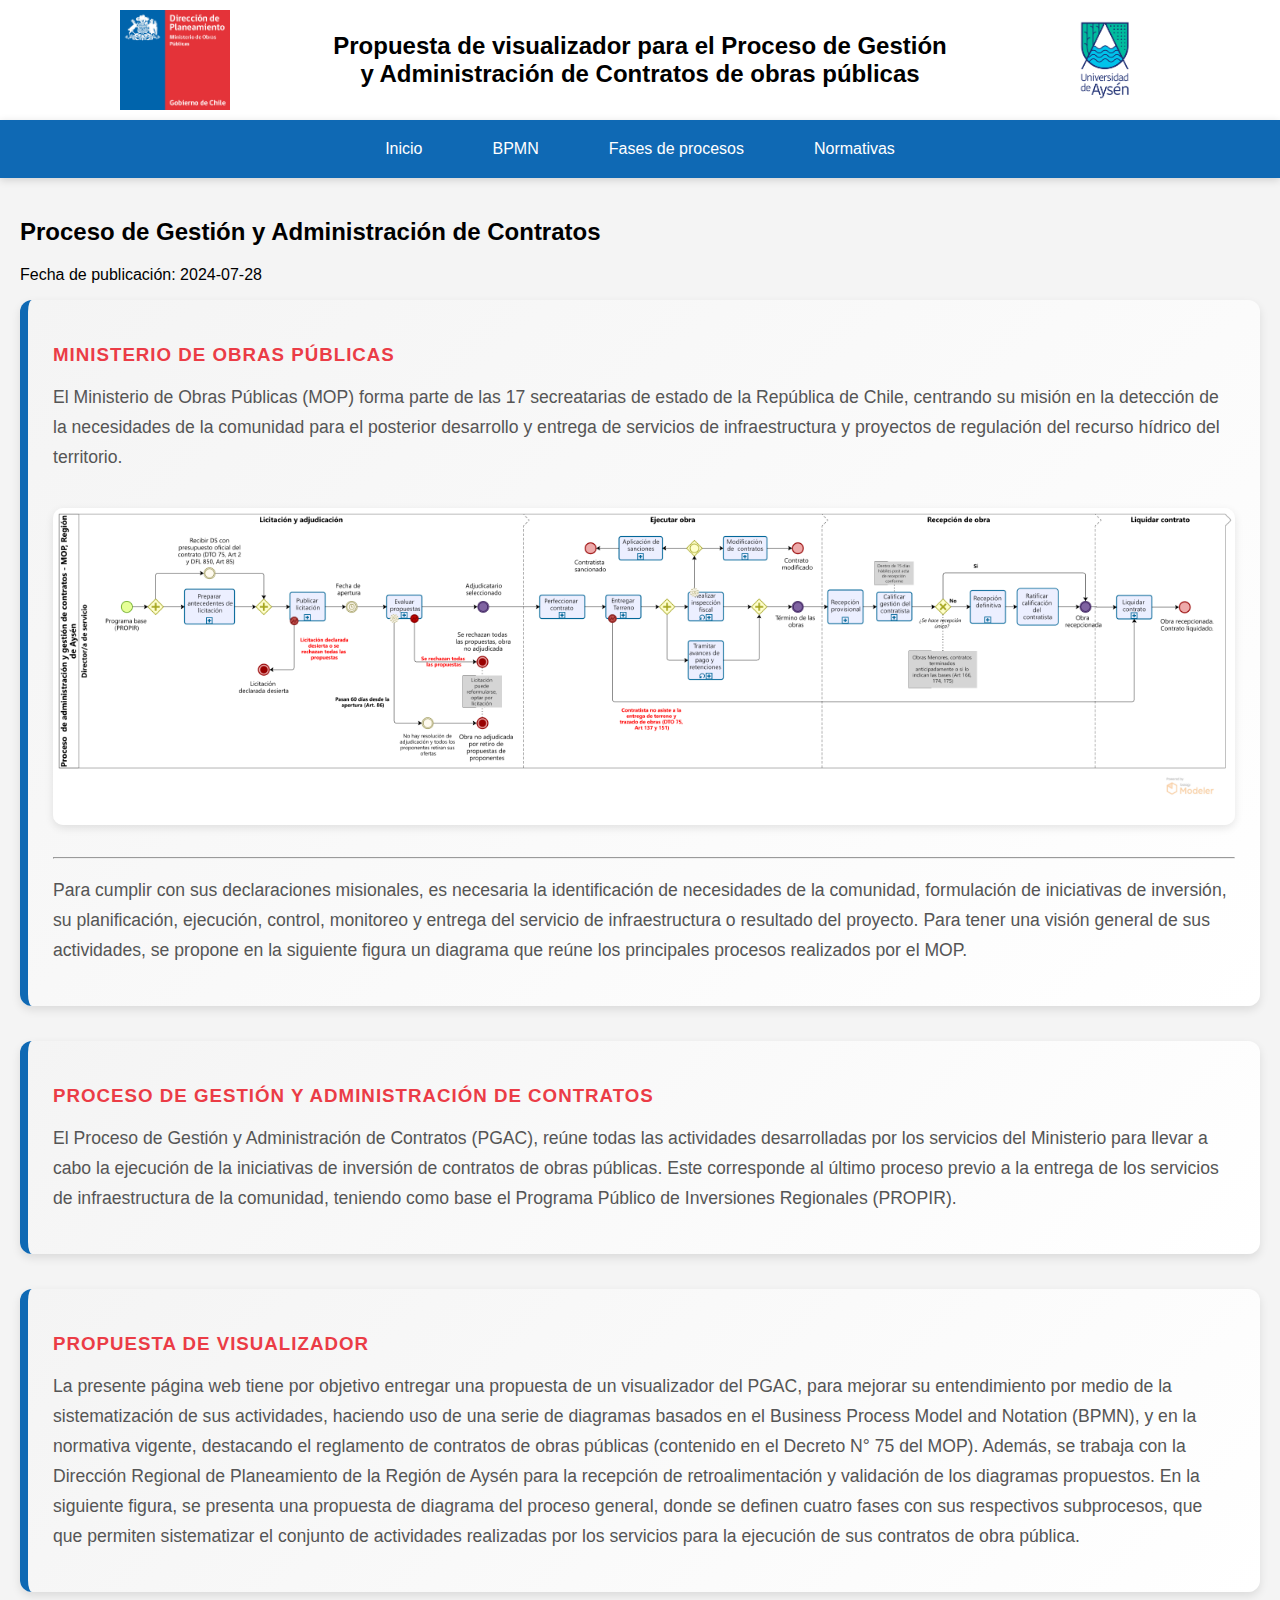
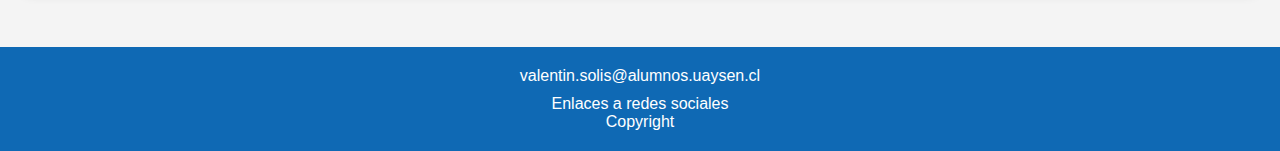
==== index.html @ 3b3e951b "Update index.html" ====
<!DOCTYPE html>
<html>
    <head>
        <!-- Metadatos -->
        <meta charset="UTF-8">
        <meta name="viewport" content="width-device-width, initial-scale=1.0">
        <meta name="description" content="Propuesta de visualizador web para el proceso de gestión y administración de contratos de obra pública del MOP, Región de Aysén">
        <title>Visualizador web del PGAC - MOP</title>
        <link rel="stylesheet" href="styles.css">
        </head>

    <body>
        <header class="Encabezado">
            <div class="logo-container">
                <img id="dirplan" class="logo" src="imagenes/logos/DIRPLAN.jpeg" alt="Logo MOP">
            </div>
            <h1 id="Arriba">Propuesta de visualizador para el Proceso de Gestión y Administración de Contratos de obras públicas</h1>
            <div class="logo-container">
                <img id="uaysen" class="logo" src="imagenes/logos/UAYSEN.png" alt="Logo UAYSEN">
            </div>
        </header>
        <nav>
            <ul>
                <li><a href="index.html">Inicio</a></li>
                <li><a href="#">BPMN</a></li>
                <li><a href="#">Fases de procesos</a>
                    <ul>
                        <li><a href="licitacion.html">Preparación de antecedentes</a></li>
                        <li><a href="ejecucion.html">Contratación y ejecución de obra pública</a></li>
                        <li><a href="recepcion.html">Recepción de obra pública</a></li>
                        <li><a href="#">Liquidación del contrato</a></li>
                    </ul>
                </li>
                <li><a href="#">Normativas</a></li>
            </ul>
        </nav>

        <main>
            <!-- Contenido principal -->
            <article>
                <header>
                    <h2> Proceso de Gestión y Administración de Contratos </h2>
                    <p>Fecha de publicación: <time>2024-07-28</time></p>
                </header>
                <section>
                    <h3>Ministerio de Obras Públicas</h3>
                    <p>El Ministerio de Obras Públicas (MOP) forma parte de las 17 secreatarias de estado de la República de Chile,
                        centrando su misión en la detección de la necesidades de la comunidad para el posterior desarrollo y entrega de servicios de infraestructura y proyectos de regulación
                        del recurso hídrico del territorio.
                    </p>
                    <img src="imagenes/inicio/0_Proceso_OK.png" alt="Proceso de Gestión y Administración de Contratos">

                    <hr>
                    <p>Para cumplir con sus declaraciones misionales, es necesaria la identificación de necesidades de la comunidad, formulación de iniciativas de inversión,
                        su planificación, ejecución, control, monitoreo y entrega del servicio de infraestructura o resultado del proyecto. Para tener una visión
                        general de sus actividades, se propone en la siguiente figura un diagrama que reúne los principales procesos realizados por el MOP.
                    </p>
                </section>
                <section>
                    <h3>Proceso de gestión y administración de contratos</h3>
                    <p>El Proceso de Gestión y Administración de Contratos (PGAC), reúne todas las actividades desarrolladas por los servicios del Ministerio
                        para llevar a cabo la ejecución de la iniciativas de inversión de contratos de obras públicas. Este corresponde al último proceso previo
                        a la entrega de los servicios de infraestructura de la comunidad, teniendo como base el Programa Público de Inversiones Regionales (PROPIR).
                    </p>
                </section>
                <section>
                    <h3>Propuesta de visualizador</h3>
                    <p>La presente página web tiene por objetivo entregar una propuesta de un visualizador del PGAC, para mejorar su entendimiento por medio
                        de la sistematización de sus actividades, haciendo uso de una serie de diagramas basados en el Business Process Model and Notation (BPMN),
                        y en la normativa vigente, destacando el reglamento de contratos de obras públicas (contenido en el Decreto N° 75 del MOP). Además, se trabaja
                        con la Dirección Regional de Planeamiento de la Región de Aysén para la recepción de retroalimentación y validación de los diagramas propuestos.
                        En la siguiente figura, se presenta una propuesta de diagrama del proceso general, donde se definen cuatro fases con sus respectivos subprocesos, que
                        que permiten sistematizar el conjunto de actividades realizadas por los servicios para la ejecución de sus contratos de obra pública.</p>
                </section>
            </article>
        </main>
        <footer>
            <address>
                valentin.solis@alumnos.uaysen.cl
            </address>
            Enlaces a redes sociales
           <p>Copyright</p> 
        </footer>
    </body>
</html>
---- styles.css ----
/* Cuerpo de la página */
body {
    width: auto;
    font-family: 'Arial', sans-serif;
    margin: 0;
    padding: 0;
    background-color: #f4f4f4;
}

/* Encabezado */
header.Encabezado {
    display: flex;
    justify-content: space-between;
    align-items: center;
    padding: 10px 20px;
    background-color: #fff;
    color: #000000;
}

.logo-container {
    flex: 1;
    display: flex;
    justify-content: center;
}

h1 {
    flex: 2;
    text-align: center;
    font-size: 1.5em;
    margin: 0;
}

.logo {
    max-height: 100px;
    max-width: 100%;
}

/* Navegador */
nav {
    width: 100%;
    background-color: #0F69B4;
    box-shadow: 0 2px 8px rgba(0, 0, 0, 0.15);
    z-index: 999;
}

nav ul {
    list-style: none;
    padding: 10px 0;
    margin: 0;
    display: flex;
    justify-content: center;
}

nav ul li {
    margin: 0 20px;
    position: relative;
}

nav ul li a {
    color: white;
    text-decoration: none;
    font-size: 1em;
    padding: 10px 15px;
    display: block;
    transition: background-color 0.3s ease, box-shadow 0.3s ease;
    border-radius: 5px;
}

nav ul li a:hover {
    background-color: #EB3C46;
    box-shadow: 0 4px 8px rgba(0, 0, 0, 0.2);
}

nav ul ul {
    display: none;
    position: absolute;
    top: 100%;
    left: 0;
    background-color: #0F69B4;
    box-shadow: 0 2px 8px rgba(0, 0, 0, 0.15);
    border-radius: 5px;
}

nav ul li:hover > ul {
    display: block;
}

nav ul ul li {
    display: block;
    margin: 0;
}

nav ul ul li a {
    padding: 10px 20px;
}

/* Contenido */
main {
    padding: 20px;
}

div.Contenido {
    display: flex;
    flex-direction: row;
    gap: 20px;
}

div.Contenido aside {
    width: 25%;
    background-color: #EB3C46;
    color: white;
    padding: 20px;
    border-radius: 10px;
}

/* Botonera (Aside) */
aside ul {
    list-style: none;
    padding: 0;
    margin: 0;
    display: flex;
    flex-direction: column;
    gap: 15px; /* Espaciado entre botones */
}

aside ul li {
    text-align: center;
}

aside ul li a {
    display: block;
    padding: 15px 20px; /* Tamaño del botón */
    background-color: #0F69B4; /* Color de fondo del botón */
    color: white; /* Color del texto */
    text-decoration: none;
    border-radius: 5px;
    box-shadow: 0 4px 6px rgba(0, 0, 0, 0.1); /* Sombra para efecto de botón */
    transition: background-color 0.3s ease, transform 0.2s ease, box-shadow 0.3s ease;
}

aside ul li a:hover {
    background-color: #2678C0; /* Color de fondo en hover */
    transform: translateY(-2px); /* Efecto de "elevación" al hacer hover */
    box-shadow: 0 6px 8px rgba(0, 0, 0, 0.15); /* Sombra más intensa al hacer hover */
}

aside ul li a:active {
    background-color: #0D4A78; /* Color de fondo en activo */
    transform: translateY(0); /* Efecto de "presionado" */
    box-shadow: 0 2px 4px rgba(0, 0, 0, 0.1); /* Sombra más pequeña al hacer clic */
}

div.Subprocesos {
    position: sticky;
    top: calc(100% * 0.25);
    bottom: calc(100% * 0.25);
}

div.Contenido aside h3 {
    position: -webkit-sticky;
    position: sticky;
    top: 0;
    font-size: 1.2em;
    text-align: center;
    border-bottom: 2px solid white;
    padding-bottom: 10px;
}

div.Contenido div.Diagramas {
    width: 70%;
    padding: 20px;
    background-color: #fff;
    border-radius: 10px;
    box-shadow: 0 4px 8px rgba(0, 0, 0, 0.1);
}

img {
    margin: 0 auto;
    max-width: 100%;
}

/* Pie de página */
footer {
    background-color: #0F69B4;
    color: white;
    text-align: center;
    padding: 20px 0;
    position: relative;
    bottom: 0;
    width: 100%;
}

footer address {
    font-style: normal;
    margin-bottom: 10px;
    color: white;
}

footer p {
    margin: 0;
}

section {
    background: linear-gradient(135deg, #f4f4f4, #ffffff); /* Gradiente suave de gris claro a blanco */
    border-left: 8px solid #0F69B4; /* Borde izquierdo ancho y colorido */
    padding: 25px; /* Espaciado interno */
    margin-bottom: 35px; /* Espaciado entre secciones */
    border-radius: 12px; /* Bordes redondeados para darle suavidad al diseño */
    box-shadow: 0 4px 10px rgba(0, 0, 0, 0.1); /* Sombra ligera para darle profundidad */
    transition: background 0.3s ease, transform 0.3s ease; /* Transición suave para interactividad */
}

section:hover {
    background: linear-gradient(135deg, #ffffff, #f0f0f0); /* Cambio de gradiente al pasar el cursor */
    transform: translateY(-5px); /* Elevación suave en hover */
    box-shadow: 0 6px 12px rgba(0, 0, 0, 0.15); /* Sombra más intensa al hacer hover */
}

section h3 {
    font-family: 'Arial Black', sans-serif; /* Fuente más gruesa para destacar */
    color: #EB3C46; /* Color rojo para los títulos de las secciones */
    text-transform: uppercase; /* Mayúsculas para hacer el título más impactante */
    letter-spacing: 1px; /* Espaciado entre letras para mejorar la legibilidad */
    margin-bottom: 15px; /* Espaciado inferior entre el título y el contenido */
}

section p {
    font-size: 1.1em; /* Tamaño ligeramente mayor para mejorar la lectura */
    line-height: 1.7; /* Mayor espacio entre líneas para una mejor legibilidad */
    color: #555; /* Color de texto gris medio, para un contraste suave */
    margin-bottom: 15px; /* Espaciado entre párrafos */
}

section img {
    max-width: 100%; /* Las imágenes se ajustan al ancho del contenedor */
    border-radius: 10px; /* Bordes redondeados para las imágenes */
    margin: 20px 0; /* Espaciado alrededor de las imágenes */
    box-shadow: 0 3px 8px rgba(0, 0, 0, 0.1); /* Sombra suave en las imágenes */
}
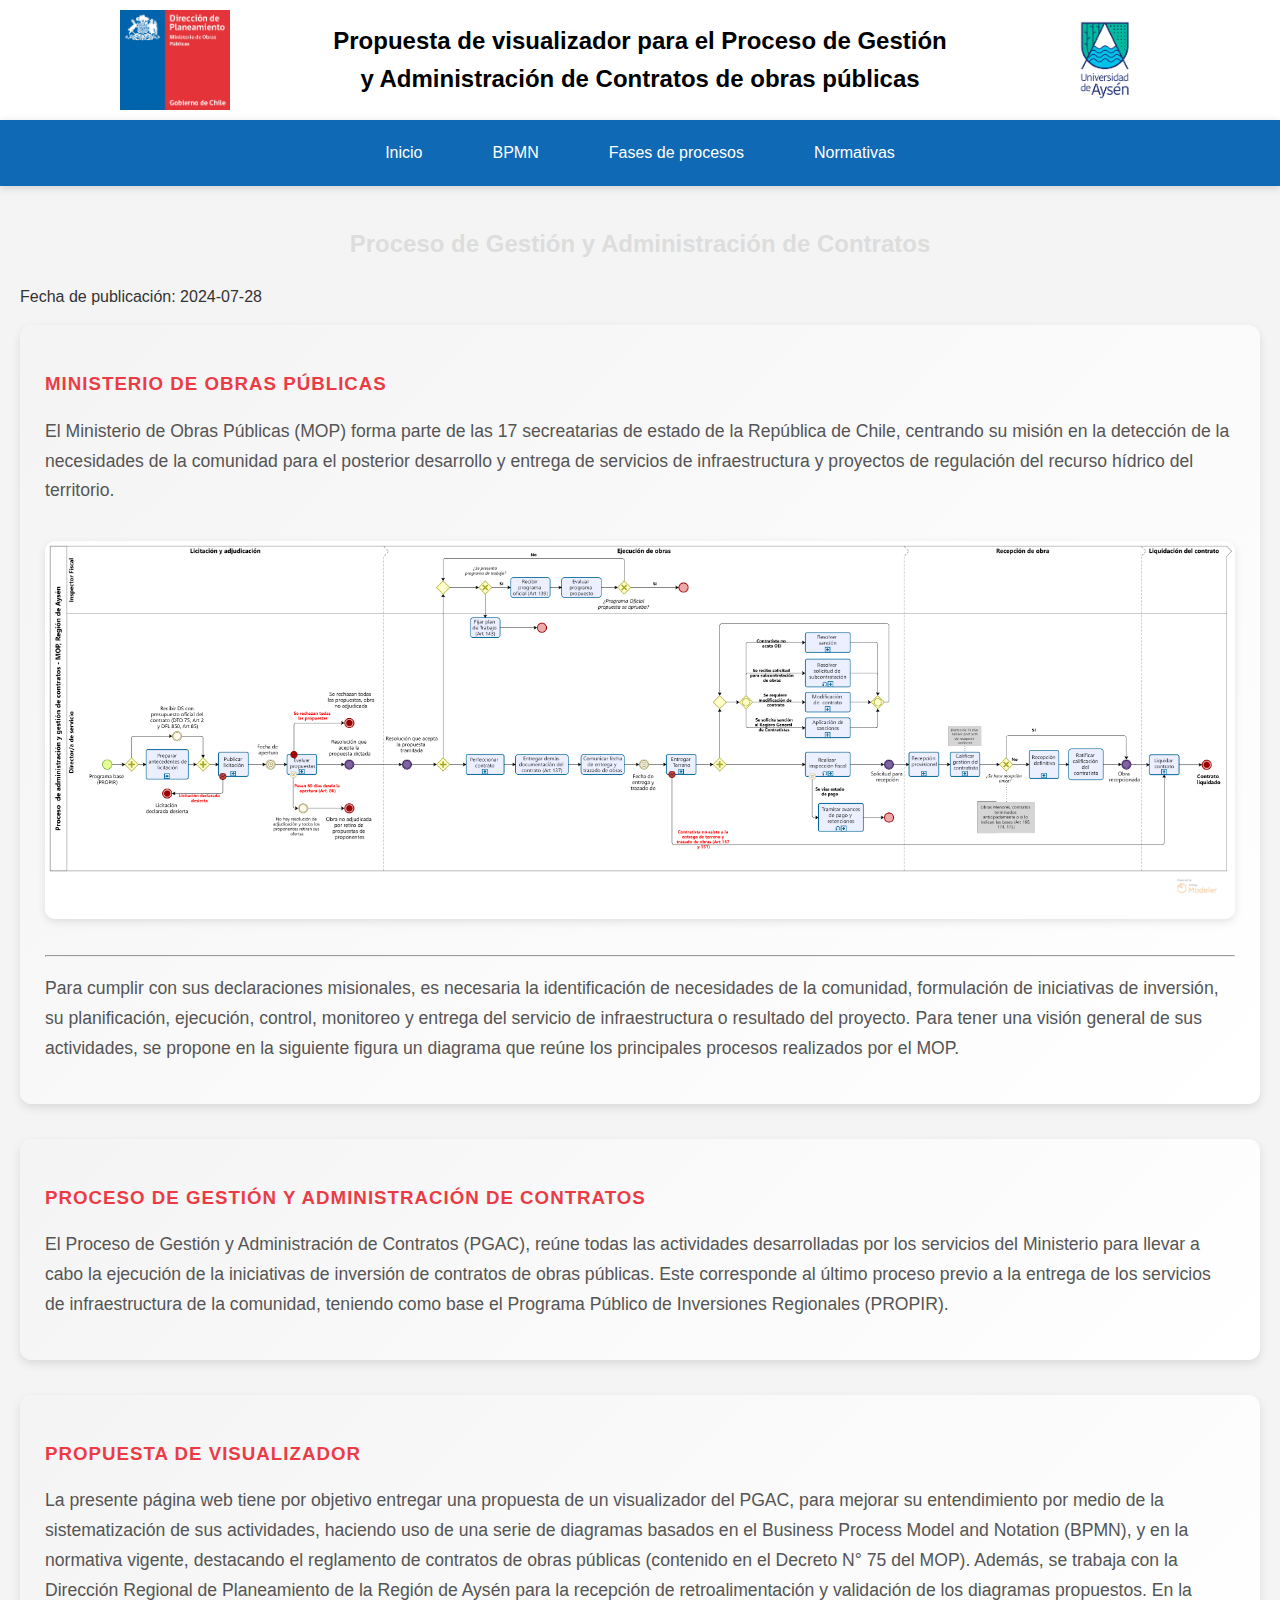
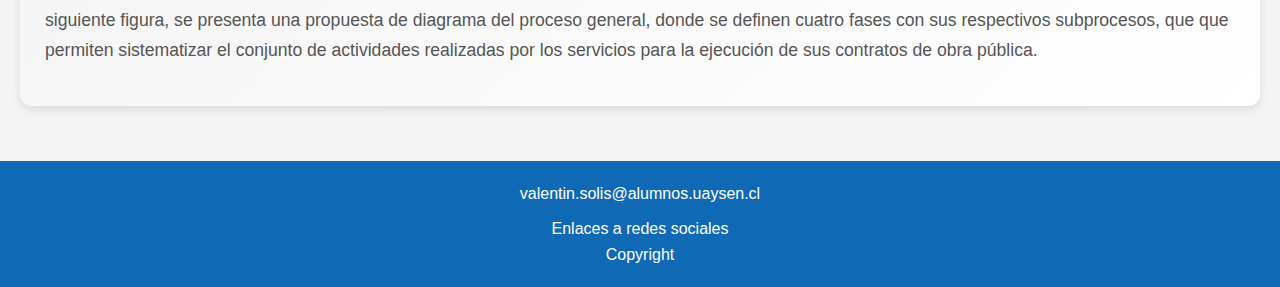
==== commit 2fae0256: "Actualización" ====
--- a/index.html
+++ b/index.html
@@ -25,8 +25,8 @@
                 <li><a href="#">BPMN</a></li>
                 <li><a href="#">Fases de procesos</a>
                     <ul>
-                        <li><a href="licitacion.html">Preparación de antecedentes</a></li>
-                        <li><a href="ejecucion.html">Contratación y ejecución de obra pública</a></li>
+                        <li><a href="licitacion.html">Licitación y adjudicación</a></li>
+                        <li><a href="ejecucion.html">Ejecución de obra pública</a></li>
                         <li><a href="recepcion.html">Recepción de obra pública</a></li>
                         <li><a href="#">Liquidación del contrato</a></li>
                     </ul>
@@ -48,7 +48,14 @@
                         centrando su misión en la detección de la necesidades de la comunidad para el posterior desarrollo y entrega de servicios de infraestructura y proyectos de regulación
                         del recurso hídrico del territorio.
                     </p>
-                    <img src="imagenes/inicio/0_Proceso_OK.png" alt="Proceso de Gestión y Administración de Contratos">
+                    <img src="imagenes/inicio/Proceso.png" usemap="#image-map" alt="Proceso de gestión y administración de contratos">
+
+                    <map name="image-map">
+                        <area target="_blank" alt="fase_licitacion_adjudicacion" title="fase_licitacion_adjudicacion" href="licitacion.html" coords="2035,2003,223,40" shape="rect">
+                        <area target="_blank" alt="fase_ejecucion" title="fase_ejecucion" href="ejecucion.html" coords="2073,40,5206,1996" shape="rect">
+                        <area target="_blank" alt="fase_recepcion" title="fase_recepcion" href="recepcion.html" coords="6647,40,5231,1993" shape="rect">
+                        <area target="_blank" alt="fase_liquidacion" title="fase_liquidacion" href="liquidacion.html" coords="6679,40,7171,1993" shape="rect">
+                    </map>
 
                     <hr>
                     <p>Para cumplir con sus declaraciones misionales, es necesaria la identificación de necesidades de la comunidad, formulación de iniciativas de inversión,
--- a/styles.css
+++ b/styles.css
@@ -1,11 +1,47 @@
 /* Cuerpo de la página */
 body {
     width: auto;
-    font-family: 'Arial', sans-serif;
+    /*font-family: 'Arial', sans-serif;
     margin: 0;
     padding: 0;
-    background-color: #f4f4f4;
-}
+    background-color: #f4f4f4;*/
+
+    font-family: 'Roboto', sans-serif; /* Cambia la fuente a Roboto o cualquier fuente elegida */
+    line-height: 1.6; /* Mejora la legibilidad con un mayor espacio entre líneas */
+    color: #333; /* Color de texto gris oscuro para una apariencia profesional */
+    background-color: #f4f4f4; /* Color de fondo claro */
+    margin: 0;
+    padding: 0;
+}
+
+html {  
+    scroll-behavior: smooth;  
+}
+
+.btn-top {
+    position: fixed;
+    right: 20px;
+    bottom: 20px;
+    width: 50px;
+    height: 50px;
+    background-color: #55C0E9;
+    color: white;
+    border: none;
+    border-radius: 50%;
+    display: flex;
+    justify-content: center;
+    align-items: center;
+    box-shadow: 0 4px 8px rgba(0, 0, 0, 0.2);
+    cursor: pointer;
+    transition: background-color 0.3s ease, transform 0.2s ease;
+    text-decoration: none; 
+}
+
+.btn-top:hover {
+    background-color: #2678C0;
+    transform: translateY(-2px);
+}
+
 
 /* Encabezado */
 header.Encabezado {
@@ -99,6 +135,10 @@
     padding: 20px;
 }
 
+h2 {
+    text-align: center;
+    color: #ddd;
+}
 div.Contenido {
     display: flex;
     flex-direction: row;
@@ -106,7 +146,7 @@
 }
 
 div.Contenido aside {
-    width: 25%;
+    width: 15%;
     background-color: #EB3C46;
     color: white;
     padding: 20px;
@@ -152,7 +192,7 @@
 
 div.Subprocesos {
     position: sticky;
-    top: calc(100% * 0.25);
+    top: calc(100% * 0.1);
     bottom: calc(100% * 0.25);
 }
 
@@ -167,42 +207,15 @@
 }
 
 div.Contenido div.Diagramas {
-    width: 70%;
+    width: 90%;
     padding: 20px;
-    background-color: #fff;
+    background-color: #0F69B4;
     border-radius: 10px;
     box-shadow: 0 4px 8px rgba(0, 0, 0, 0.1);
 }
-
-img {
-    margin: 0 auto;
-    max-width: 100%;
-}
-
-/* Pie de página */
-footer {
-    background-color: #0F69B4;
-    color: white;
-    text-align: center;
-    padding: 20px 0;
-    position: relative;
-    bottom: 0;
-    width: 100%;
-}
-
-footer address {
-    font-style: normal;
-    margin-bottom: 10px;
-    color: white;
-}
-
-footer p {
-    margin: 0;
-}
-
 section {
     background: linear-gradient(135deg, #f4f4f4, #ffffff); /* Gradiente suave de gris claro a blanco */
-    border-left: 8px solid #0F69B4; /* Borde izquierdo ancho y colorido */
+    /*border-left: 8px solid #0F69B4; /* Borde izquierdo ancho y colorido */
     padding: 25px; /* Espaciado interno */
     margin-bottom: 35px; /* Espaciado entre secciones */
     border-radius: 12px; /* Bordes redondeados para darle suavidad al diseño */
@@ -212,7 +225,7 @@
 
 section:hover {
     background: linear-gradient(135deg, #ffffff, #f0f0f0); /* Cambio de gradiente al pasar el cursor */
-    transform: translateY(-5px); /* Elevación suave en hover */
+    /*transform: translateY(-5px); /* Elevación suave en hover */
     box-shadow: 0 6px 12px rgba(0, 0, 0, 0.15); /* Sombra más intensa al hacer hover */
 }
 
@@ -237,5 +250,91 @@
     margin: 20px 0; /* Espaciado alrededor de las imágenes */
     box-shadow: 0 3px 8px rgba(0, 0, 0, 0.1); /* Sombra suave en las imágenes */
 }
-
-
+img {
+    margin: 0 auto;
+    max-width: 100%;
+}
+
+section ol {
+    max-width: 100%;  
+    text-align: justify;
+}
+
+section ol li {
+    margin: 10px;
+}
+/* ---Pie de página--- */
+footer {
+    background-color: #0F69B4;
+    color: white;
+    text-align: center;
+    padding: 20px 0;
+    position: relative;
+    bottom: 0;
+    width: 100%;
+}
+
+footer address {
+    font-style: normal;
+    margin-bottom: 10px;
+    color: white;
+}
+
+footer p {
+    margin: 0;
+}
+
+/* Estilo para las tablas */
+table {
+    width: 100%; /* Ajusta la tabla al ancho del contenedor */
+    border-collapse: collapse; /* Elimina los espacios entre las celdas */
+    margin-bottom: 20px; /* Espaciado inferior entre tablas */
+    box-shadow: 0 4px 8px rgba(0, 0, 0, 0.1); /* Sombra para darle profundidad */
+    border-radius: 8px; /* Bordes redondeados */
+    overflow: hidden; /* Asegura que los bordes redondeados afecten a la tabla */
+}
+
+table th,
+table td {
+    padding: 15px; /* Espaciado interno de las celdas */
+    text-align: left; /* Alinea el texto a la izquierda */
+    border-bottom: 1px solid #ddd; /* Línea inferior ligera */
+}
+
+/*tablas*/
+table{
+    max-width: 70%;
+    margin: 20px auto;
+}
+table th {
+    background-color: #0F69B4; /* Color de fondo para las celdas del encabezado */
+    color: white; /* Texto en blanco para contraste */
+    font-weight: bold;
+    text-transform: uppercase; /* Texto en mayúsculas para los encabezados */
+    letter-spacing: 1px; /* Espaciado entre letras */
+}
+
+table tr:nth-child(even) {
+    background-color: #f9f9f9; /* Color de fondo alternado para filas */
+}
+
+table tr:hover {
+    background-color: #f1f1f1; /* Color de fondo al pasar el cursor */
+}
+
+table td {
+    font-size: 1em;
+    color: #333;
+}
+
+table th:first-child, 
+table td:first-child {
+    border-left: none; /* Sin borde izquierdo para la primera columna */
+}
+
+table th:last-child, 
+table td:last-child {
+    border-right: none; /* Sin borde derecho para la última columna */
+}
+
+
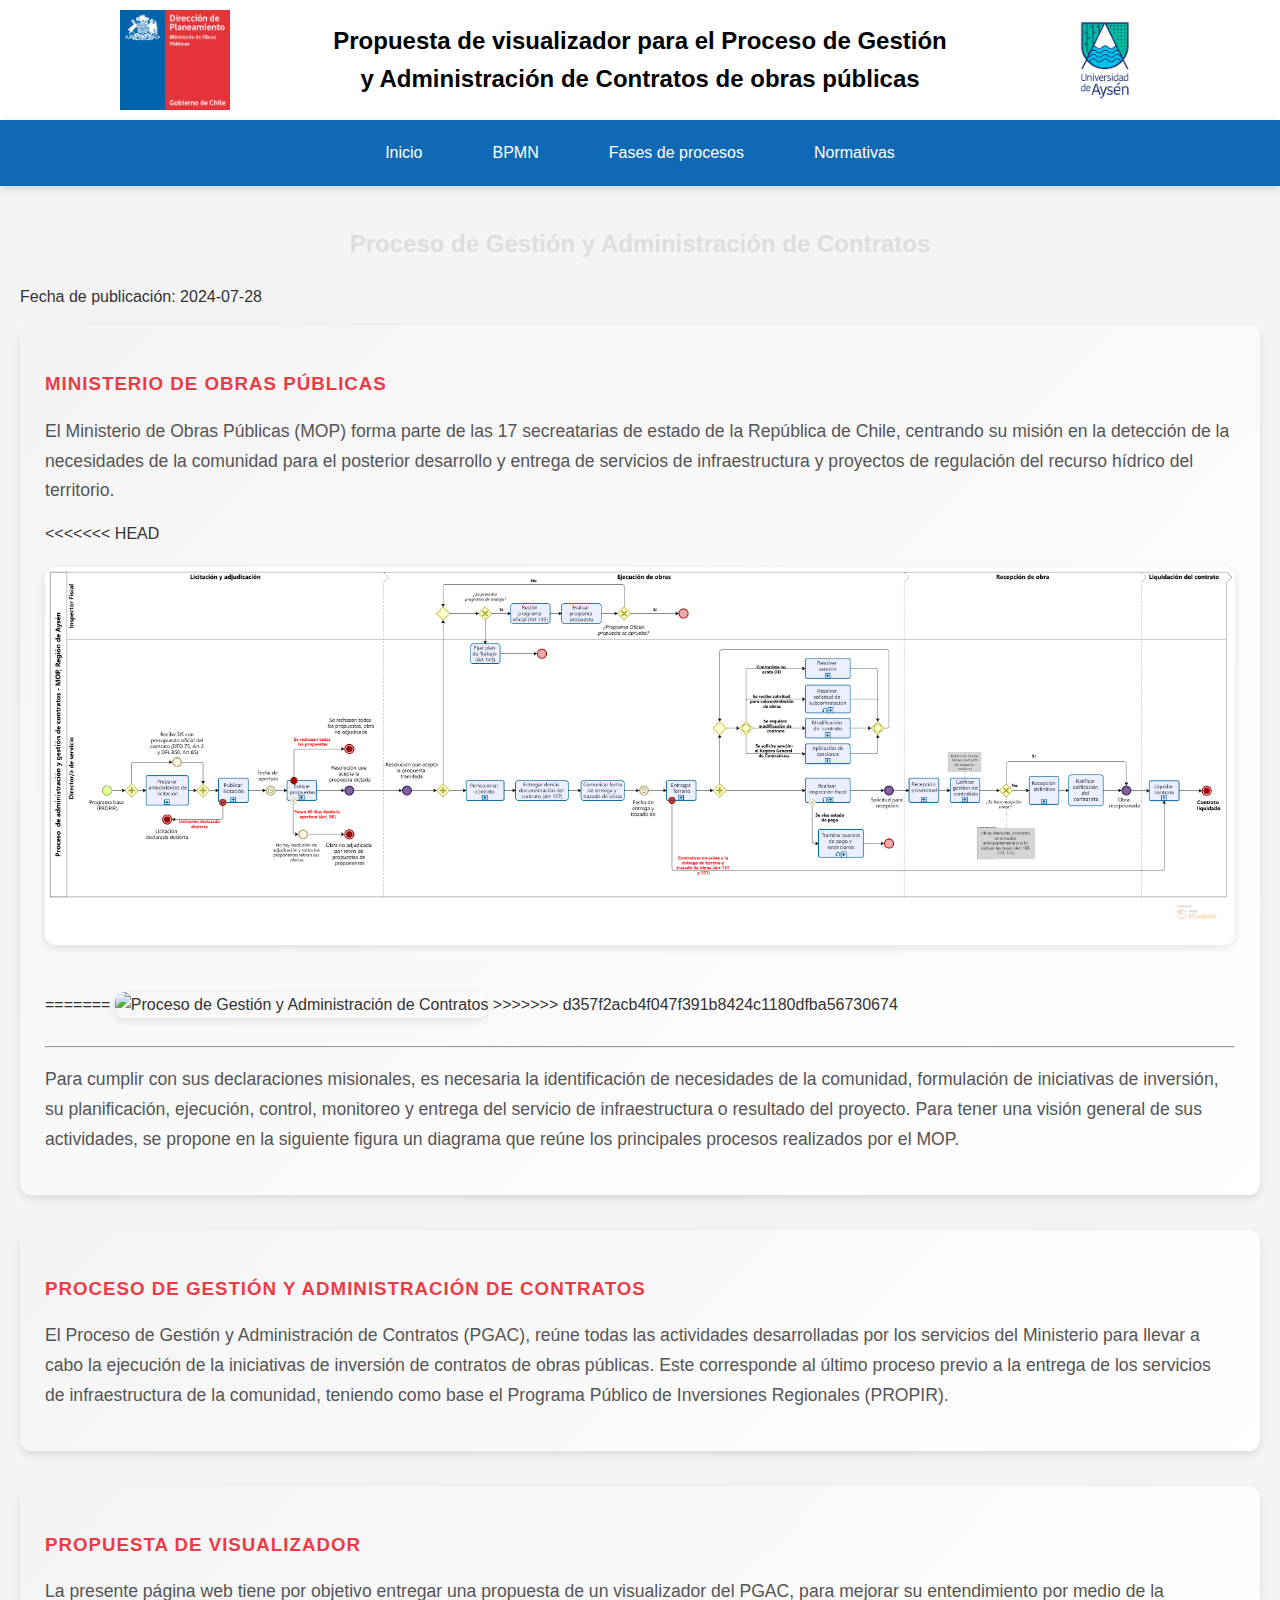
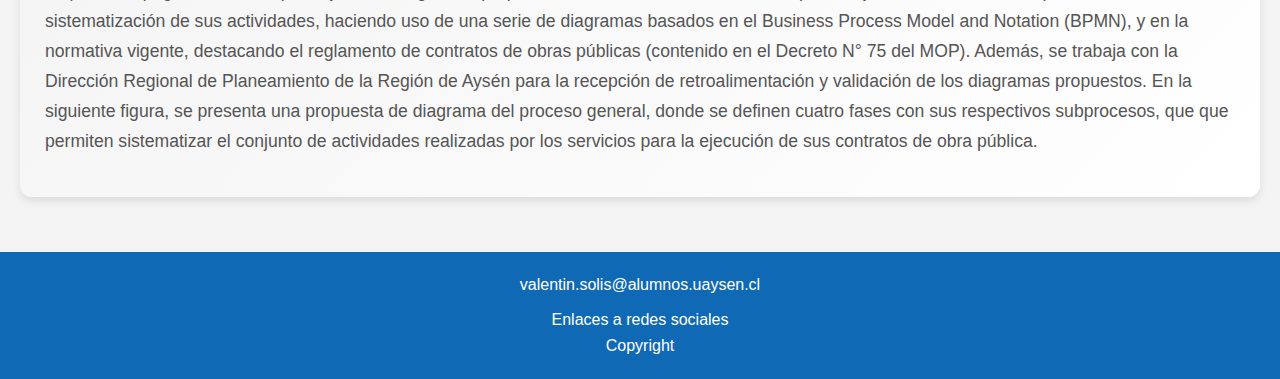
==== commit c5505cc3: "actualizacion" ====
--- a/index.html
+++ b/index.html
@@ -48,6 +48,7 @@
                         centrando su misión en la detección de la necesidades de la comunidad para el posterior desarrollo y entrega de servicios de infraestructura y proyectos de regulación
                         del recurso hídrico del territorio.
                     </p>
+<<<<<<< HEAD
                     <img src="imagenes/inicio/Proceso.png" usemap="#image-map" alt="Proceso de gestión y administración de contratos">
 
                     <map name="image-map">
@@ -56,6 +57,9 @@
                         <area target="_blank" alt="fase_recepcion" title="fase_recepcion" href="recepcion.html" coords="6647,40,5231,1993" shape="rect">
                         <area target="_blank" alt="fase_liquidacion" title="fase_liquidacion" href="liquidacion.html" coords="6679,40,7171,1993" shape="rect">
                     </map>
+=======
+                    <img src="imagenes/inicio/0_Proceso_OK.png" alt="Proceso de Gestión y Administración de Contratos">
+>>>>>>> d357f2acb4f047f391b8424c1180dfba56730674
 
                     <hr>
                     <p>Para cumplir con sus declaraciones misionales, es necesaria la identificación de necesidades de la comunidad, formulación de iniciativas de inversión,
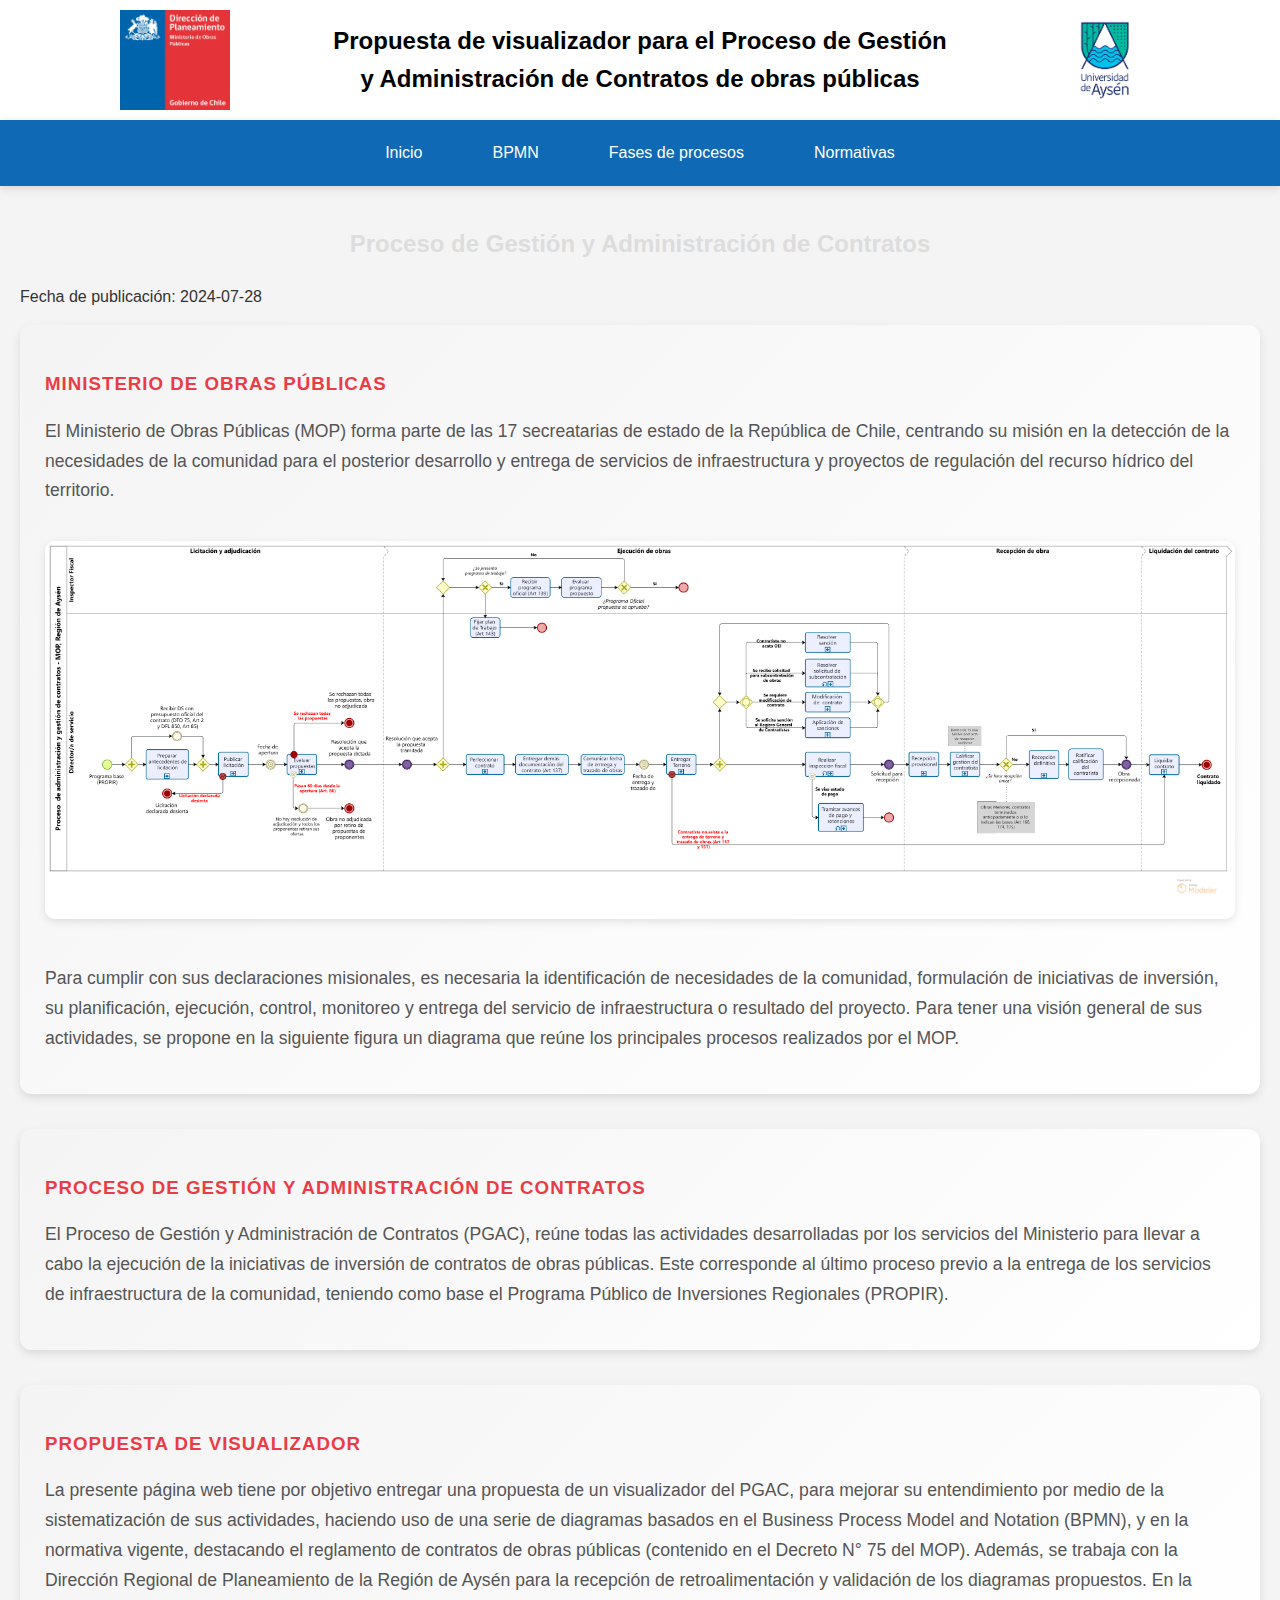
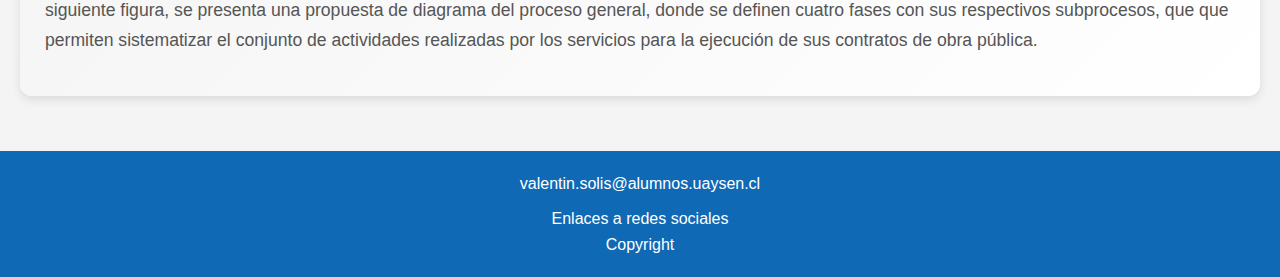
==== commit 78e814ec: "Update index.html" ====
--- a/index.html
+++ b/index.html
@@ -48,7 +48,6 @@
                         centrando su misión en la detección de la necesidades de la comunidad para el posterior desarrollo y entrega de servicios de infraestructura y proyectos de regulación
                         del recurso hídrico del territorio.
                     </p>
-<<<<<<< HEAD
                     <img src="imagenes/inicio/Proceso.png" usemap="#image-map" alt="Proceso de gestión y administración de contratos">
 
                     <map name="image-map">
@@ -57,11 +56,6 @@
                         <area target="_blank" alt="fase_recepcion" title="fase_recepcion" href="recepcion.html" coords="6647,40,5231,1993" shape="rect">
                         <area target="_blank" alt="fase_liquidacion" title="fase_liquidacion" href="liquidacion.html" coords="6679,40,7171,1993" shape="rect">
                     </map>
-=======
-                    <img src="imagenes/inicio/0_Proceso_OK.png" alt="Proceso de Gestión y Administración de Contratos">
->>>>>>> d357f2acb4f047f391b8424c1180dfba56730674
-
-                    <hr>
                     <p>Para cumplir con sus declaraciones misionales, es necesaria la identificación de necesidades de la comunidad, formulación de iniciativas de inversión,
                         su planificación, ejecución, control, monitoreo y entrega del servicio de infraestructura o resultado del proyecto. Para tener una visión
                         general de sus actividades, se propone en la siguiente figura un diagrama que reúne los principales procesos realizados por el MOP.
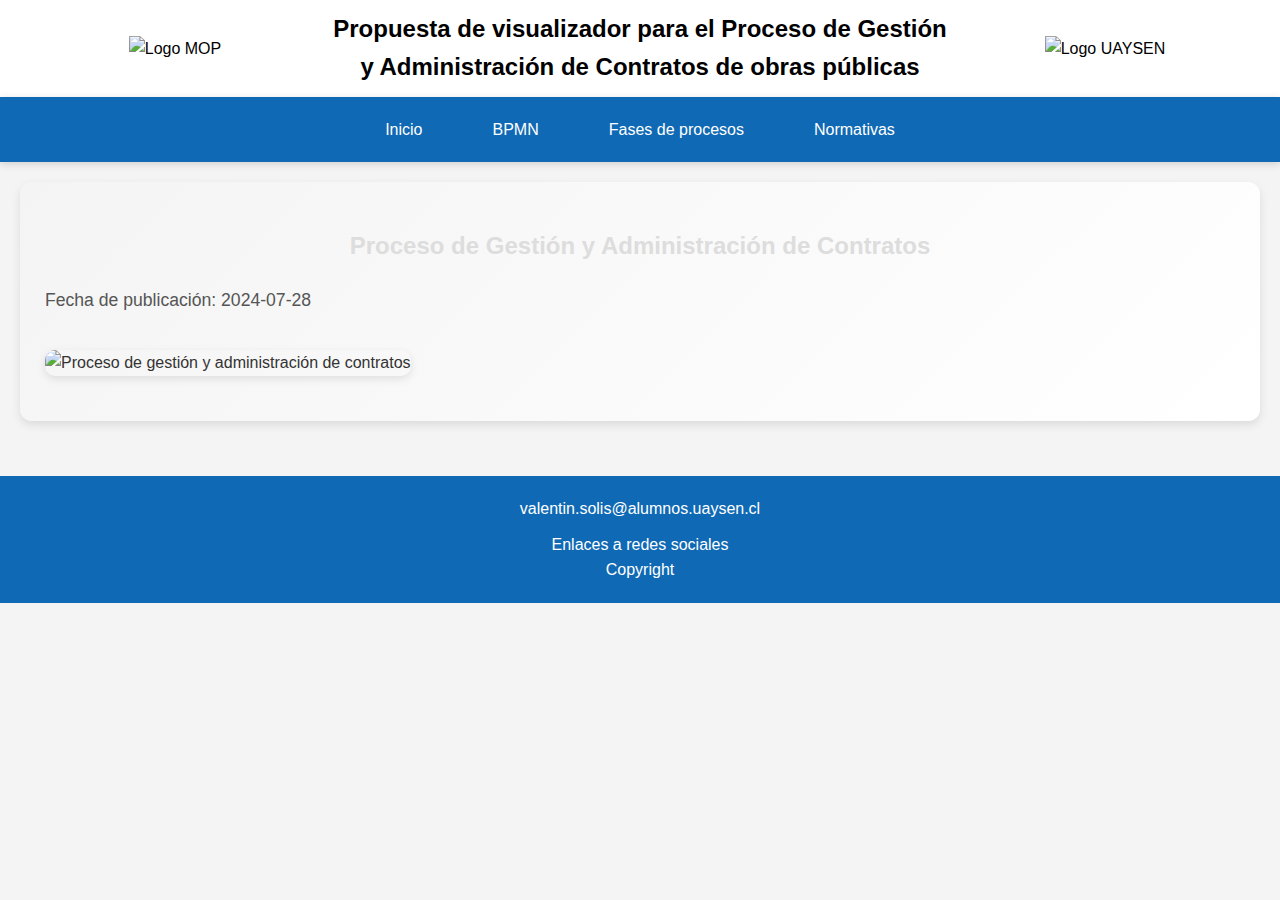
==== commit fb0a24f1: "Actualización de página" ====
--- a/index.html
+++ b/index.html
@@ -7,16 +7,25 @@
         <meta name="description" content="Propuesta de visualizador web para el proceso de gestión y administración de contratos de obra pública del MOP, Región de Aysén">
         <title>Visualizador web del PGAC - MOP</title>
         <link rel="stylesheet" href="styles.css">
+        <script src="https://ajax.googleapis.com/ajax/libs/jquery/1.10.2/jquery.min.js"></script>
+        <script src="scripts/jquery.rwdImageMaps.min.js"></script>
+        <script src="scripts/jquery.maphilight.min.js"></script>
+        <script>
+        $(document).ready(function() {
+            $('img[usemap]').rwdImageMaps();
+            $('img[usemap]').maphilight();
+        });
+        </script>
         </head>
 
     <body>
         <header class="Encabezado">
             <div class="logo-container">
-                <img id="dirplan" class="logo" src="imagenes/logos/DIRPLAN.jpeg" alt="Logo MOP">
+                <img id="dirplan" class="logo" src="G:\Mi unidad\2024-1\DEFINITIVO_PROYECTO_TITULO\PAGINA\imagenes\logos\DIRPLAN.jpeg" alt="Logo MOP">
             </div>
             <h1 id="Arriba">Propuesta de visualizador para el Proceso de Gestión y Administración de Contratos de obras públicas</h1>
             <div class="logo-container">
-                <img id="uaysen" class="logo" src="imagenes/logos/UAYSEN.png" alt="Logo UAYSEN">
+                <img id="uaysen" class="logo" src="G:\Mi unidad\2024-1\DEFINITIVO_PROYECTO_TITULO\PAGINA\imagenes\logos\UAYSEN.png" alt="Logo UAYSEN">
             </div>
         </header>
         <nav>
@@ -28,7 +37,7 @@
                         <li><a href="licitacion.html">Licitación y adjudicación</a></li>
                         <li><a href="ejecucion.html">Ejecución de obra pública</a></li>
                         <li><a href="recepcion.html">Recepción de obra pública</a></li>
-                        <li><a href="#">Liquidación del contrato</a></li>
+                        <li><a href="liquidacion.html">Liquidación del contrato</a></li>
                     </ul>
                 </li>
                 <li><a href="#">Normativas</a></li>
@@ -38,44 +47,18 @@
         <main>
             <!-- Contenido principal -->
             <article>
-                <header>
-                    <h2> Proceso de Gestión y Administración de Contratos </h2>
-                    <p>Fecha de publicación: <time>2024-07-28</time></p>
-                </header>
                 <section>
-                    <h3>Ministerio de Obras Públicas</h3>
-                    <p>El Ministerio de Obras Públicas (MOP) forma parte de las 17 secreatarias de estado de la República de Chile,
-                        centrando su misión en la detección de la necesidades de la comunidad para el posterior desarrollo y entrega de servicios de infraestructura y proyectos de regulación
-                        del recurso hídrico del territorio.
-                    </p>
-                    <img src="imagenes/inicio/Proceso.png" usemap="#image-map" alt="Proceso de gestión y administración de contratos">
-
+                    <header>
+                        <h2> Proceso de Gestión y Administración de Contratos </h2>
+                        <p>Fecha de publicación: <time>2024-07-28</time></p>
+                    </header>
+                    <img src="G:\Mi unidad\2024-1\DEFINITIVO_PROYECTO_TITULO\PAGINA\imagenes\inicio\Proceso.png" usemap="#image-map" alt="Proceso de gestión y administración de contratos">
                     <map name="image-map">
-                        <area target="_blank" alt="fase_licitacion_adjudicacion" title="fase_licitacion_adjudicacion" href="licitacion.html" coords="2035,2003,223,40" shape="rect">
-                        <area target="_blank" alt="fase_ejecucion" title="fase_ejecucion" href="ejecucion.html" coords="2073,40,5206,1996" shape="rect">
-                        <area target="_blank" alt="fase_recepcion" title="fase_recepcion" href="recepcion.html" coords="6647,40,5231,1993" shape="rect">
-                        <area target="_blank" alt="fase_liquidacion" title="fase_liquidacion" href="liquidacion.html" coords="6679,40,7171,1993" shape="rect">
+                        <area alt="Fase de Licitación y Adjudicación" title="Fase de Licitación y Adjudicación" href="licitacion.html" coords="2035,2003,223,40" shape="rect">
+                        <area alt="Fase de Ejecución de Obras" title="Fase de Ejecución de Obras" href="ejecucion.html" coords="2073,40,5206,1996" shape="rect">
+                        <area alt="Fase de Recepción de Obras" title="Fase de Recepción de Obras" href="recepcion.html" coords="6647,40,5231,1993" shape="rect">
+                        <area alt="Fase de Liquidación del Contrato" title="Fase de Liquidación del Contrato" href="liquidacion.html" coords="6679,40,7171,1993" shape="rect">
                     </map>
-                    <p>Para cumplir con sus declaraciones misionales, es necesaria la identificación de necesidades de la comunidad, formulación de iniciativas de inversión,
-                        su planificación, ejecución, control, monitoreo y entrega del servicio de infraestructura o resultado del proyecto. Para tener una visión
-                        general de sus actividades, se propone en la siguiente figura un diagrama que reúne los principales procesos realizados por el MOP.
-                    </p>
-                </section>
-                <section>
-                    <h3>Proceso de gestión y administración de contratos</h3>
-                    <p>El Proceso de Gestión y Administración de Contratos (PGAC), reúne todas las actividades desarrolladas por los servicios del Ministerio
-                        para llevar a cabo la ejecución de la iniciativas de inversión de contratos de obras públicas. Este corresponde al último proceso previo
-                        a la entrega de los servicios de infraestructura de la comunidad, teniendo como base el Programa Público de Inversiones Regionales (PROPIR).
-                    </p>
-                </section>
-                <section>
-                    <h3>Propuesta de visualizador</h3>
-                    <p>La presente página web tiene por objetivo entregar una propuesta de un visualizador del PGAC, para mejorar su entendimiento por medio
-                        de la sistematización de sus actividades, haciendo uso de una serie de diagramas basados en el Business Process Model and Notation (BPMN),
-                        y en la normativa vigente, destacando el reglamento de contratos de obras públicas (contenido en el Decreto N° 75 del MOP). Además, se trabaja
-                        con la Dirección Regional de Planeamiento de la Región de Aysén para la recepción de retroalimentación y validación de los diagramas propuestos.
-                        En la siguiente figura, se presenta una propuesta de diagrama del proceso general, donde se definen cuatro fases con sus respectivos subprocesos, que
-                        que permiten sistematizar el conjunto de actividades realizadas por los servicios para la ejecución de sus contratos de obra pública.</p>
                 </section>
             </article>
         </main>
--- a/styles.css
+++ b/styles.css
@@ -35,6 +35,7 @@
     cursor: pointer;
     transition: background-color 0.3s ease, transform 0.2s ease;
     text-decoration: none; 
+    z-index: 999;
 }
 
 .btn-top:hover {
@@ -81,7 +82,7 @@
 
 nav ul {
     list-style: none;
-    padding: 10px 0;
+    padding: 10px 10px 10px 10px;
     margin: 0;
     display: flex;
     justify-content: center;
@@ -90,16 +91,19 @@
 nav ul li {
     margin: 0 20px;
     position: relative;
+    z-index: 999;
 }
 
 nav ul li a {
+    position: relative;
     color: white;
     text-decoration: none;
     font-size: 1em;
     padding: 10px 15px;
     display: block;
     transition: background-color 0.3s ease, box-shadow 0.3s ease;
-    border-radius: 5px;
+    border-radius: 5px;  
+    z-index: 999;  
 }
 
 nav ul li a:hover {
@@ -228,6 +232,11 @@
     /*transform: translateY(-5px); /* Elevación suave en hover */
     box-shadow: 0 6px 12px rgba(0, 0, 0, 0.15); /* Sombra más intensa al hacer hover */
 }
+area:hover{
+    background: linear-gradient(135deg, #c01414, #f0f0f0); /* Cambio de gradiente al pasar el cursor */
+    /*transform: translateY(-5px); /* Elevación suave en hover */
+    box-shadow: 0 6px 12px rgba(0, 0, 0, 0.15); /* Sombra más intensa al hacer hover */
+}
 
 section h3 {
     font-family: 'Arial Black', sans-serif; /* Fuente más gruesa para destacar */
@@ -245,7 +254,8 @@
 }
 
 section img {
-    max-width: 100%; /* Las imágenes se ajustan al ancho del contenedor */
+    width: 100%;/* Las imágenes se ajustan al ancho del contenedor */
+    height: 100%; 
     border-radius: 10px; /* Bordes redondeados para las imágenes */
     margin: 20px 0; /* Espaciado alrededor de las imágenes */
     box-shadow: 0 3px 8px rgba(0, 0, 0, 0.1); /* Sombra suave en las imágenes */
@@ -264,6 +274,12 @@
     margin: 10px;
 }
 /* ---Pie de página--- */
+.footer {
+    width: 100% !important;
+    height: 200px !important;
+    bottom: 0px !important;
+    margin-bottom: 0px !important;;
+}
 footer {
     background-color: #0F69B4;
     color: white;
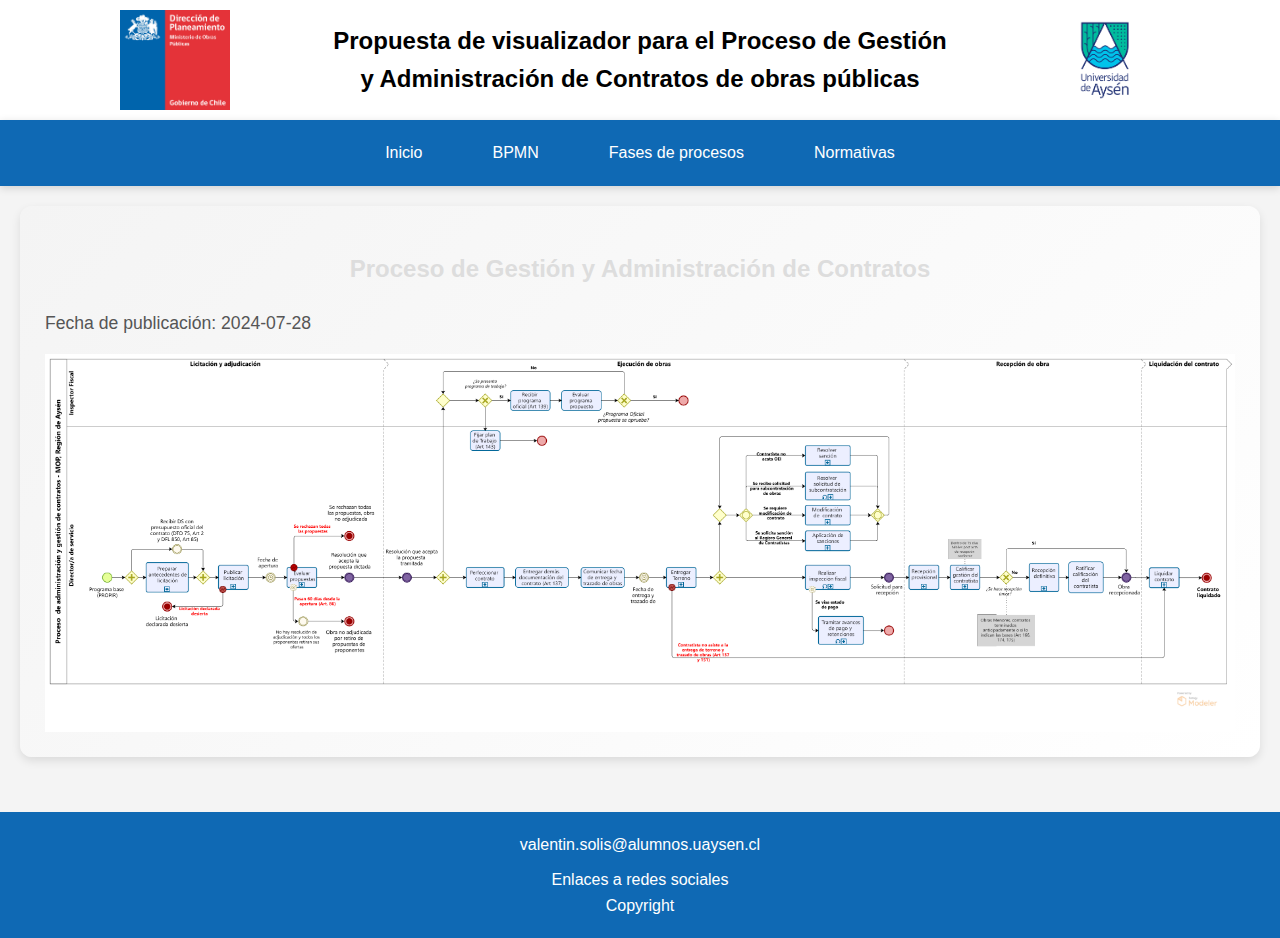
==== commit 65166620: "Arreglo links" ====
--- a/index.html
+++ b/index.html
@@ -21,11 +21,11 @@
     <body>
         <header class="Encabezado">
             <div class="logo-container">
-                <img id="dirplan" class="logo" src="G:\Mi unidad\2024-1\DEFINITIVO_PROYECTO_TITULO\PAGINA\imagenes\logos\DIRPLAN.jpeg" alt="Logo MOP">
+                <img id="dirplan" class="logo" src="imagenes/logos/DIRPLAN.jpeg" alt="Logo MOP">
             </div>
             <h1 id="Arriba">Propuesta de visualizador para el Proceso de Gestión y Administración de Contratos de obras públicas</h1>
             <div class="logo-container">
-                <img id="uaysen" class="logo" src="G:\Mi unidad\2024-1\DEFINITIVO_PROYECTO_TITULO\PAGINA\imagenes\logos\UAYSEN.png" alt="Logo UAYSEN">
+                <img id="uaysen" class="logo" src="imagenes/logos/UAYSEN.png" alt="Logo UAYSEN">
             </div>
         </header>
         <nav>
@@ -52,7 +52,7 @@
                         <h2> Proceso de Gestión y Administración de Contratos </h2>
                         <p>Fecha de publicación: <time>2024-07-28</time></p>
                     </header>
-                    <img src="G:\Mi unidad\2024-1\DEFINITIVO_PROYECTO_TITULO\PAGINA\imagenes\inicio\Proceso.png" usemap="#image-map" alt="Proceso de gestión y administración de contratos">
+                    <img src="imagenes/inicio/Proceso.png" usemap="#image-map" alt="Proceso de gestión y administración de contratos">
                     <map name="image-map">
                         <area alt="Fase de Licitación y Adjudicación" title="Fase de Licitación y Adjudicación" href="licitacion.html" coords="2035,2003,223,40" shape="rect">
                         <area alt="Fase de Ejecución de Obras" title="Fase de Ejecución de Obras" href="ejecucion.html" coords="2073,40,5206,1996" shape="rect">
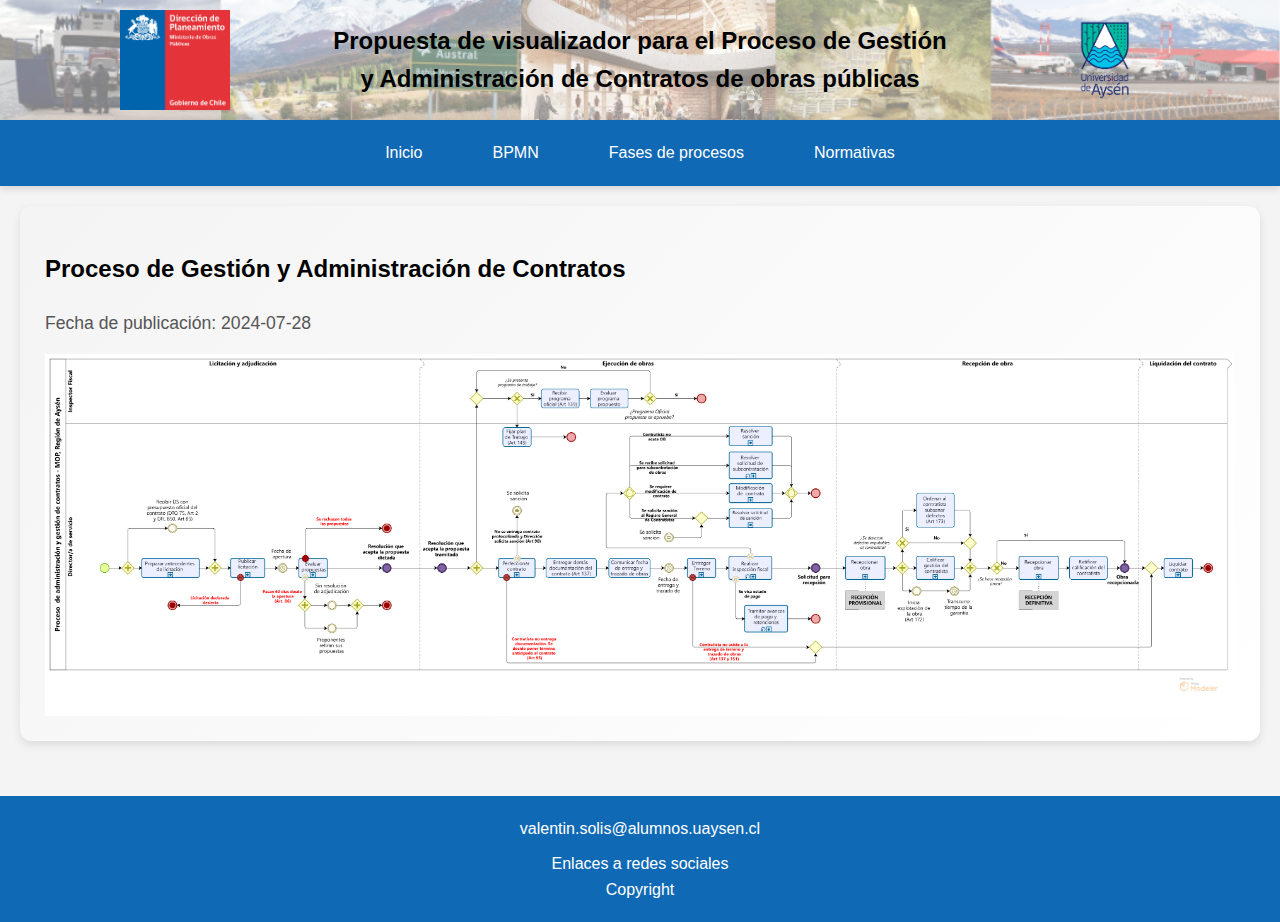
==== commit c11fdcaf: "Versión final" ====
--- a/index.html
+++ b/index.html
@@ -19,11 +19,11 @@
         </head>
 
     <body>
-        <header class="Encabezado">
+        <header id="Arriba" class="Encabezado">
             <div class="logo-container">
                 <img id="dirplan" class="logo" src="imagenes/logos/DIRPLAN.jpeg" alt="Logo MOP">
             </div>
-            <h1 id="Arriba">Propuesta de visualizador para el Proceso de Gestión y Administración de Contratos de obras públicas</h1>
+            <h1>Propuesta de visualizador para el Proceso de Gestión y Administración de Contratos de obras públicas</h1>
             <div class="logo-container">
                 <img id="uaysen" class="logo" src="imagenes/logos/UAYSEN.png" alt="Logo UAYSEN">
             </div>
@@ -31,7 +31,7 @@
         <nav>
             <ul>
                 <li><a href="index.html">Inicio</a></li>
-                <li><a href="#">BPMN</a></li>
+                <li><a href="bpmn.html">BPMN</a></li>
                 <li><a href="#">Fases de procesos</a>
                     <ul>
                         <li><a href="licitacion.html">Licitación y adjudicación</a></li>
@@ -40,7 +40,7 @@
                         <li><a href="liquidacion.html">Liquidación del contrato</a></li>
                     </ul>
                 </li>
-                <li><a href="#">Normativas</a></li>
+                <li><a href="normativa.html">Normativas</a></li>
             </ul>
         </nav>
 
--- a/styles.css
+++ b/styles.css
@@ -50,7 +50,11 @@
     justify-content: space-between;
     align-items: center;
     padding: 10px 20px;
-    background-color: #fff;
+    /*background-image: url("fondo.png");*/
+    background: linear-gradient(rgba(255, 255, 255, 0.5), rgba(255, 255, 255, 0.5)), url("imagenes/fondo.png");
+    background-repeat: no-repeat;
+    background-position: center;
+    background-size: cover;
     color: #000000;
 }
 
@@ -60,7 +64,7 @@
     justify-content: center;
 }
 
-h1 {
+h1 {/* Propuesta de visualizador, unico h1*/
     flex: 2;
     text-align: center;
     font-size: 1.5em;
@@ -140,8 +144,8 @@
 }
 
 h2 {
-    text-align: center;
-    color: #ddd;
+    text-align: left;
+    color: #000000;
 }
 div.Contenido {
     display: flex;
@@ -150,12 +154,57 @@
 }
 
 div.Contenido aside {
+    position:sticky;
     width: 15%;
     background-color: #EB3C46;
     color: white;
     padding: 20px;
     border-radius: 10px;
 }
+/*Normativas*/
+#normativas {
+    display: flex;
+    flex-direction: column;
+}
+
+.lista-normativa{
+    display: flex;
+    flex-direction: row;
+}
+.lista-normativa div{
+    width: 33%;
+    padding: 5px;
+    margin: 5px;
+}
+
+
+/* BPMN */
+.notacion {
+    list-style: none;
+    padding: 0;
+    margin: 0;
+    display: flex;
+    flex-direction: column;
+    
+}
+.notacion div img {
+    max-height: 500px;
+    width: auto;
+    text-align: center;
+    display: inline-block;
+}
+.notacion div {
+    text-align: center;  /* Centra el contenido en el contenedor */
+}
+
+.notacion p {
+    text-align: justify;
+    
+}
+.notacion li {
+    text-align: justify;
+    
+}
 
 /* Botonera (Aside) */
 aside ul {
@@ -164,16 +213,17 @@
     margin: 0;
     display: flex;
     flex-direction: column;
-    gap: 15px; /* Espaciado entre botones */
+    /*gap: 15px; /* Espaciado entre botones */
 }
 
 aside ul li {
     text-align: center;
+    padding: 5px; /*Espaciado entre botones*/
 }
 
 aside ul li a {
     display: block;
-    padding: 15px 20px; /* Tamaño del botón */
+    padding: 5px 13px; /* Tamaño del botón */
     background-color: #0F69B4; /* Color de fondo del botón */
     color: white; /* Color del texto */
     text-decoration: none;
@@ -183,7 +233,7 @@
 }
 
 aside ul li a:hover {
-    background-color: #2678C0; /* Color de fondo en hover */
+    background-color: #2678C0; /* Color de fondo al pasar el cursor */
     transform: translateY(-2px); /* Efecto de "elevación" al hacer hover */
     box-shadow: 0 6px 8px rgba(0, 0, 0, 0.15); /* Sombra más intensa al hacer hover */
 }
@@ -196,7 +246,7 @@
 
 div.Subprocesos {
     position: sticky;
-    top: calc(100% * 0.1);
+    top: calc(100% * 0.025);
     bottom: calc(100% * 0.25);
 }
 
@@ -240,8 +290,8 @@
 
 section h3 {
     font-family: 'Arial Black', sans-serif; /* Fuente más gruesa para destacar */
-    color: #EB3C46; /* Color rojo para los títulos de las secciones */
-    text-transform: uppercase; /* Mayúsculas para hacer el título más impactante */
+    color: #000000; /* Color rojo para los títulos de las secciones */
+    
     letter-spacing: 1px; /* Espaciado entre letras para mejorar la legibilidad */
     margin-bottom: 15px; /* Espaciado inferior entre el título y el contenido */
 }
